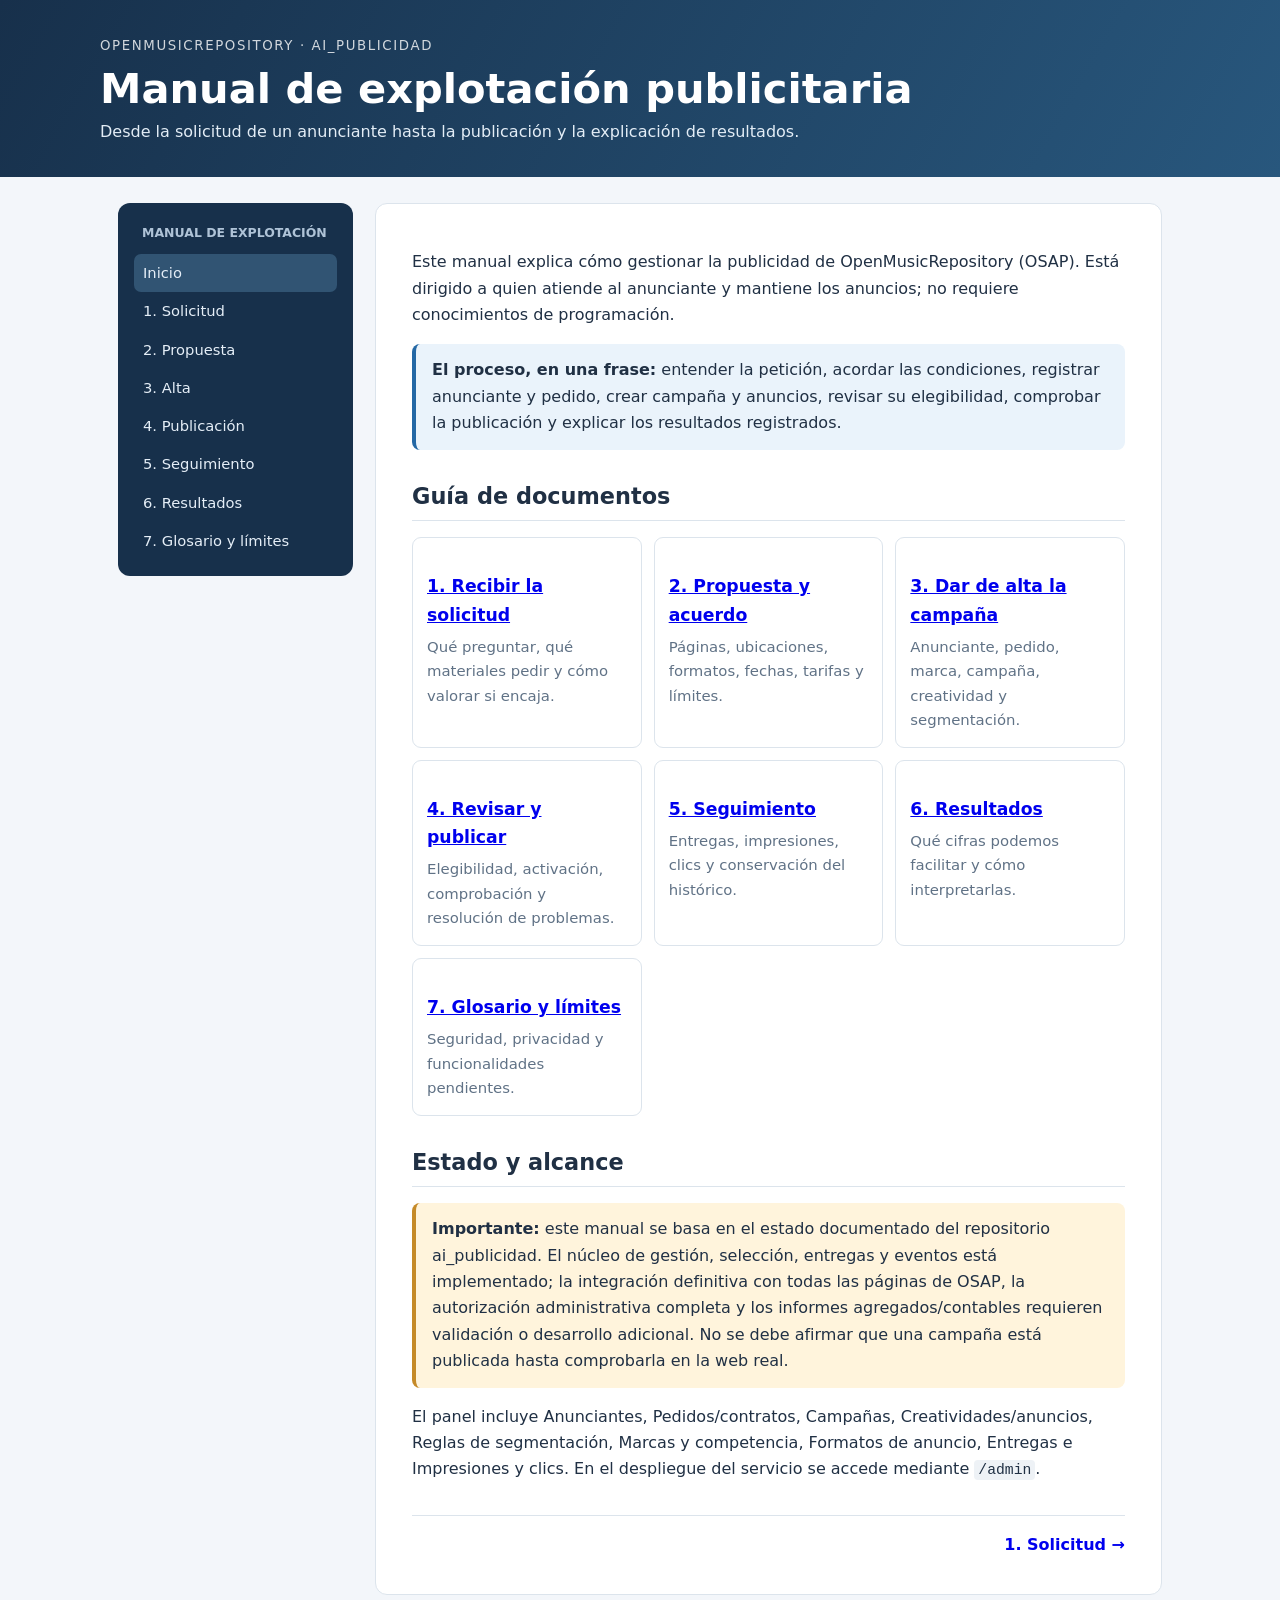
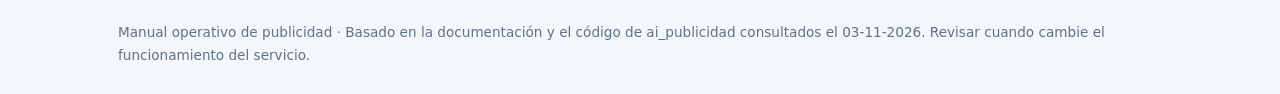
==== api/static/manual/index.html @ 0110c28a "feat: manual integrado en el panel de publicidad" ====
<!doctype html><html lang="es"><head><meta charset="utf-8"><meta name="viewport" content="width=device-width,initial-scale=1"><title>Manual de explotación publicitaria · Manual OSAP</title><link rel="stylesheet" href="manual.css"></head><body><header><small>OpenMusicRepository · ai_publicidad</small><h1>Manual de explotación publicitaria</h1><p>Desde la solicitud de un anunciante hasta la publicación y la explicación de resultados.</p></header><div class="layout"><nav><b>Manual de explotación</b><div><a href="index.html" class="active">Inicio</a><a href="01-solicitud.html" class="">1. Solicitud</a><a href="02-propuesta.html" class="">2. Propuesta</a><a href="03-alta.html" class="">3. Alta</a><a href="04-publicacion.html" class="">4. Publicación</a><a href="05-seguimiento.html" class="">5. Seguimiento</a><a href="06-resultados.html" class="">6. Resultados</a><a href="07-limites.html" class="">7. Glosario y límites</a></div></nav><main>
<p>Este manual explica cómo gestionar la publicidad de OpenMusicRepository (OSAP). Está dirigido a quien atiende al anunciante y mantiene los anuncios; no requiere conocimientos de programación.</p>
<div class="box"><b>El proceso, en una frase:</b> entender la petición, acordar las condiciones, registrar anunciante y pedido, crear campaña y anuncios, revisar su elegibilidad, comprobar la publicación y explicar los resultados registrados.</div>
<h2>Guía de documentos</h2>
<div class="cards">
<div class="card"><h3><a href="01-solicitud.html">1. Recibir la solicitud</a></h3><p>Qué preguntar, qué materiales pedir y cómo valorar si encaja.</p></div>
<div class="card"><h3><a href="02-propuesta.html">2. Propuesta y acuerdo</a></h3><p>Páginas, ubicaciones, formatos, fechas, tarifas y límites.</p></div>
<div class="card"><h3><a href="03-alta.html">3. Dar de alta la campaña</a></h3><p>Anunciante, pedido, marca, campaña, creatividad y segmentación.</p></div>
<div class="card"><h3><a href="04-publicacion.html">4. Revisar y publicar</a></h3><p>Elegibilidad, activación, comprobación y resolución de problemas.</p></div>
<div class="card"><h3><a href="05-seguimiento.html">5. Seguimiento</a></h3><p>Entregas, impresiones, clics y conservación del histórico.</p></div>
<div class="card"><h3><a href="06-resultados.html">6. Resultados</a></h3><p>Qué cifras podemos facilitar y cómo interpretarlas.</p></div>
<div class="card"><h3><a href="07-limites.html">7. Glosario y límites</a></h3><p>Seguridad, privacidad y funcionalidades pendientes.</p></div></div>
<h2>Estado y alcance</h2>
<div class="box warn"><b>Importante:</b> este manual se basa en el estado documentado del repositorio ai_publicidad. El núcleo de gestión, selección, entregas y eventos está implementado; la integración definitiva con todas las páginas de OSAP, la autorización administrativa completa y los informes agregados/contables requieren validación o desarrollo adicional. No se debe afirmar que una campaña está publicada hasta comprobarla en la web real.</div>
<p>El panel incluye Anunciantes, Pedidos/contratos, Campañas, Creatividades/anuncios, Reglas de segmentación, Marcas y competencia, Formatos de anuncio, Entregas e Impresiones y clics. En el despliegue del servicio se accede mediante <code>/admin</code>.</p>
<div class="pager"><span></span><a href="01-solicitud.html">1. Solicitud →</a></div></main></div><footer>Manual operativo de publicidad · Basado en la documentación y el código de ai_publicidad consultados el 03-11-2026. Revisar cuando cambie el funcionamiento del servicio.</footer></body></html>
---- api/static/manual/manual.css ----
:root{--ink:#203044;--muted:#607286;--line:#dce4ec;--paper:#fff;--ground:#f3f6fa;--nav:#17304b;--blue:#2468a5;--bluebg:#eaf3fb;--amber:#fff4dc;--red:#fff0f0}
*{box-sizing:border-box}body{margin:0;background:var(--ground);color:var(--ink);font:16px/1.65 system-ui,Segoe UI,sans-serif}
header{background:linear-gradient(120deg,#17304b,#28577d);color:white;padding:32px max(22px,calc((100% - 1080px)/2))}
header small{letter-spacing:.12em;text-transform:uppercase;opacity:.8}header h1{font-size:clamp(1.8rem,4vw,2.6rem);line-height:1.15;margin:.4rem 0}header p{max-width:850px;color:#e3edf6;margin:0}
.layout{max-width:1080px;margin:26px auto;padding:0 18px;display:grid;grid-template-columns:235px minmax(0,1fr);gap:22px}
nav{background:var(--nav);color:white;border-radius:12px;padding:16px;height:max-content;position:sticky;top:16px}nav b{display:block;font-size:.78rem;text-transform:uppercase;color:#afc3d7;margin:4px 8px 10px}nav a{display:block;color:#e5eef7;text-decoration:none;padding:7px 9px;border-radius:7px;font-size:.92rem}nav a:hover,nav a.active{background:#315473}
main{background:white;border:1px solid var(--line);border-radius:12px;padding:clamp(20px,4vw,36px);min-width:0}h2{font-size:1.4rem;margin:1.8rem 0 .55rem;padding-bottom:.3rem;border-bottom:1px solid var(--line)}h3{font-size:1.08rem;margin:1.25rem 0 .35rem}
p{margin:.55rem 0 1rem}li{margin:.3rem 0}table{width:100%;border-collapse:collapse;margin:1rem 0;font-size:.94rem}th,td{text-align:left;padding:9px 10px;border-bottom:1px solid var(--line);vertical-align:top}th{background:#f4f7fa}
code{background:#eef2f6;padding:2px 4px;border-radius:4px;font-size:.92em}.box{padding:13px 16px;border-radius:8px;background:var(--bluebg);border-left:4px solid var(--blue);margin:1rem 0}.warn{background:var(--amber);border-color:#c58a28}.danger{background:var(--red);border-color:#a33}
.cards{display:grid;grid-template-columns:repeat(auto-fit,minmax(205px,1fr));gap:12px;margin:1rem 0}.card{border:1px solid var(--line);border-radius:9px;padding:14px}.card p{color:var(--muted);margin:0;font-size:.93rem}
footer{max-width:1080px;margin:auto;padding:0 18px 28px;color:var(--muted);font-size:.85rem}.pager{display:flex;justify-content:space-between;margin-top:2rem;padding-top:1rem;border-top:1px solid var(--line)}.pager a{font-weight:650;text-decoration:none}
@media(max-width:760px){.layout{grid-template-columns:1fr}nav{position:static}nav div{display:grid;grid-template-columns:repeat(auto-fit,minmax(175px,1fr))}main{padding:21px}}
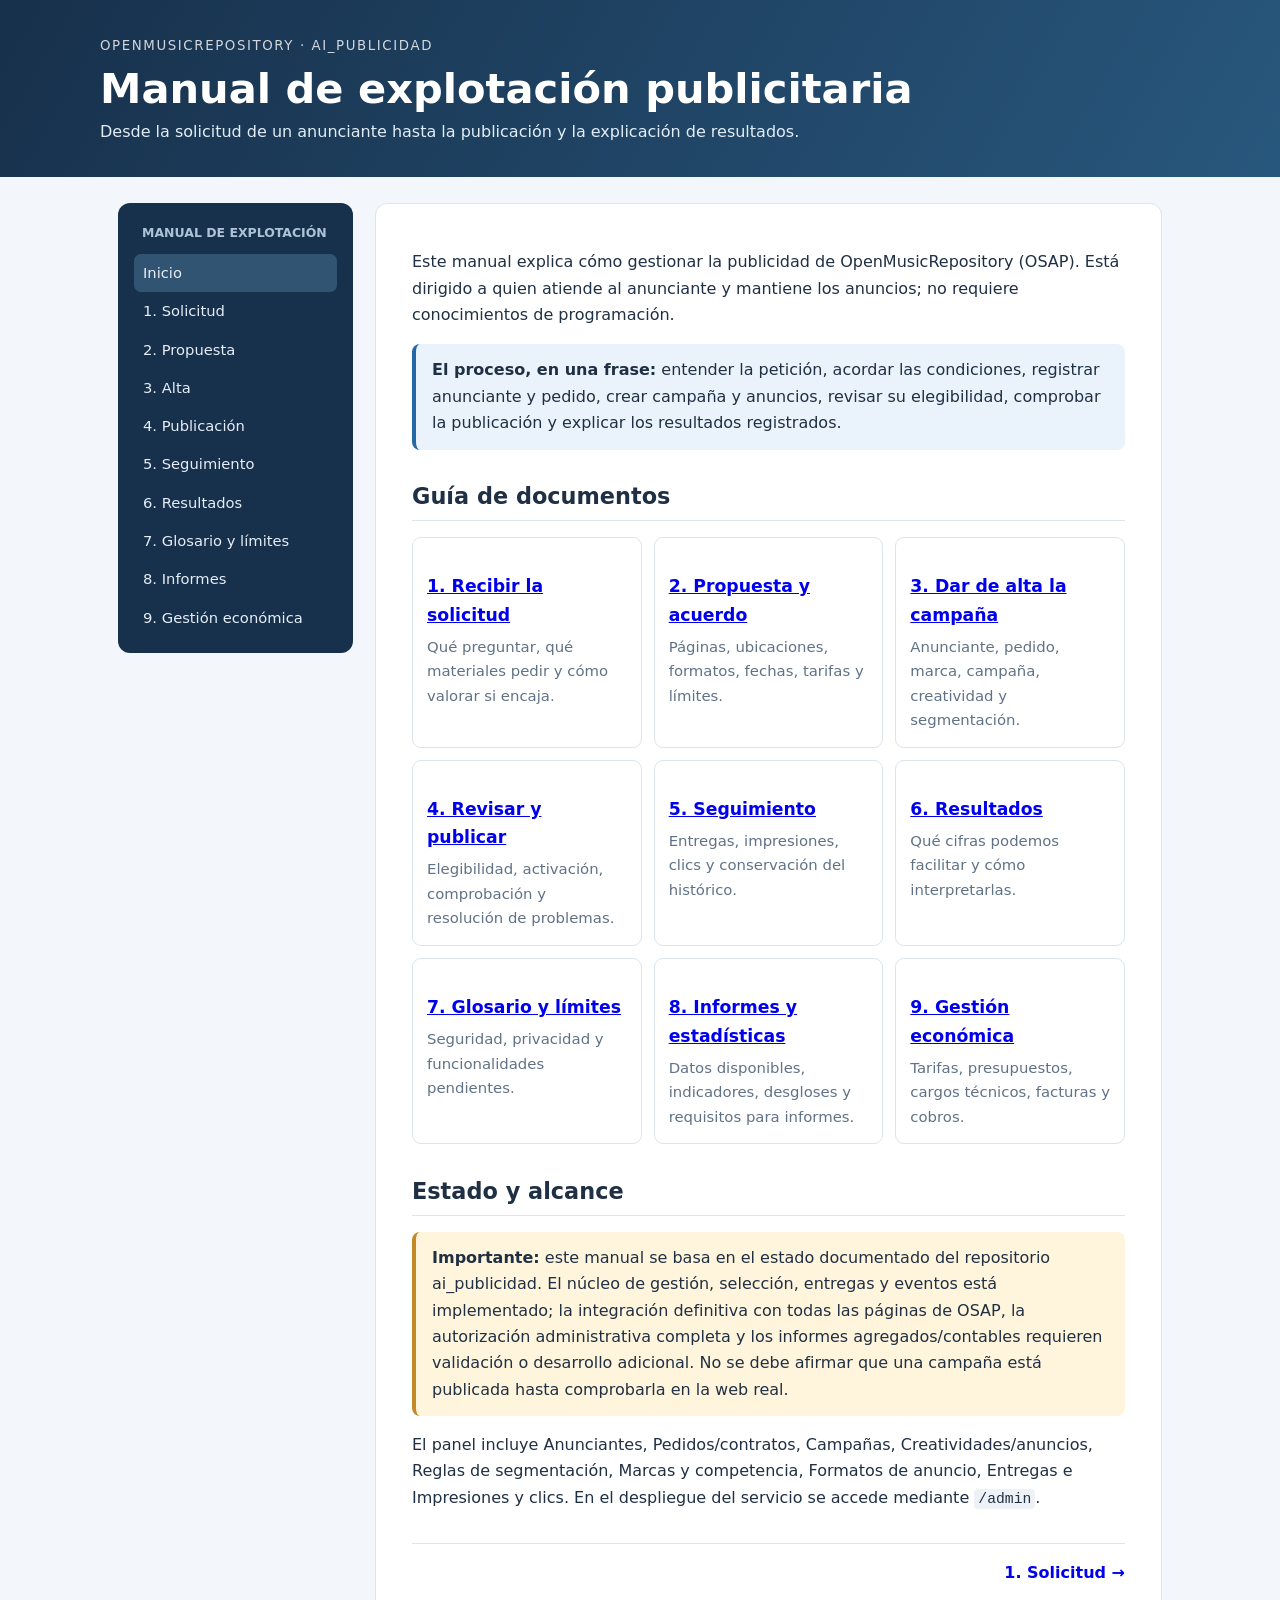
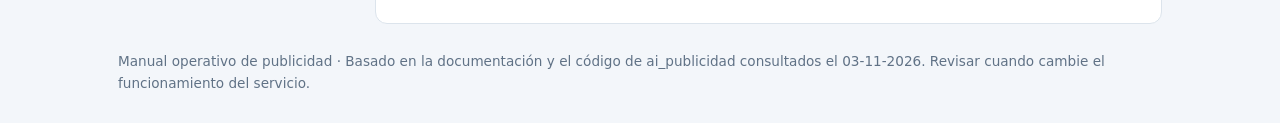
==== commit 458da251: "docs(manual): link reporting and financial chapters" ====
--- a/api/static/manual/index.html
+++ b/api/static/manual/index.html
@@ -1,4 +1,4 @@
-<!doctype html><html lang="es"><head><meta charset="utf-8"><meta name="viewport" content="width=device-width,initial-scale=1"><title>Manual de explotación publicitaria · Manual OSAP</title><link rel="stylesheet" href="manual.css"></head><body><header><small>OpenMusicRepository · ai_publicidad</small><h1>Manual de explotación publicitaria</h1><p>Desde la solicitud de un anunciante hasta la publicación y la explicación de resultados.</p></header><div class="layout"><nav><b>Manual de explotación</b><div><a href="index.html" class="active">Inicio</a><a href="01-solicitud.html" class="">1. Solicitud</a><a href="02-propuesta.html" class="">2. Propuesta</a><a href="03-alta.html" class="">3. Alta</a><a href="04-publicacion.html" class="">4. Publicación</a><a href="05-seguimiento.html" class="">5. Seguimiento</a><a href="06-resultados.html" class="">6. Resultados</a><a href="07-limites.html" class="">7. Glosario y límites</a></div></nav><main>
+<!doctype html><html lang="es"><head><meta charset="utf-8"><meta name="viewport" content="width=device-width,initial-scale=1"><title>Manual de explotación publicitaria · Manual OSAP</title><link rel="stylesheet" href="manual.css"></head><body><header><small>OpenMusicRepository · ai_publicidad</small><h1>Manual de explotación publicitaria</h1><p>Desde la solicitud de un anunciante hasta la publicación y la explicación de resultados.</p></header><div class="layout"><nav><b>Manual de explotación</b><div><a href="index.html" class="active">Inicio</a><a href="01-solicitud.html" class="">1. Solicitud</a><a href="02-propuesta.html" class="">2. Propuesta</a><a href="03-alta.html" class="">3. Alta</a><a href="04-publicacion.html" class="">4. Publicación</a><a href="05-seguimiento.html" class="">5. Seguimiento</a><a href="06-resultados.html" class="">6. Resultados</a><a href="07-limites.html" class="">7. Glosario y límites</a><a href="08-informes.html">8. Informes</a><a href="09-gestion-economica.html">9. Gestión económica</a></div></nav><main>
 <p>Este manual explica cómo gestionar la publicidad de OpenMusicRepository (OSAP). Está dirigido a quien atiende al anunciante y mantiene los anuncios; no requiere conocimientos de programación.</p>
 <div class="box"><b>El proceso, en una frase:</b> entender la petición, acordar las condiciones, registrar anunciante y pedido, crear campaña y anuncios, revisar su elegibilidad, comprobar la publicación y explicar los resultados registrados.</div>
 <h2>Guía de documentos</h2>
@@ -9,7 +9,7 @@
 <div class="card"><h3><a href="04-publicacion.html">4. Revisar y publicar</a></h3><p>Elegibilidad, activación, comprobación y resolución de problemas.</p></div>
 <div class="card"><h3><a href="05-seguimiento.html">5. Seguimiento</a></h3><p>Entregas, impresiones, clics y conservación del histórico.</p></div>
 <div class="card"><h3><a href="06-resultados.html">6. Resultados</a></h3><p>Qué cifras podemos facilitar y cómo interpretarlas.</p></div>
-<div class="card"><h3><a href="07-limites.html">7. Glosario y límites</a></h3><p>Seguridad, privacidad y funcionalidades pendientes.</p></div></div>
+<div class="card"><h3><a href="07-limites.html">7. Glosario y límites</a></h3><p>Seguridad, privacidad y funcionalidades pendientes.</p></div><div class="card"><h3><a href="08-informes.html">8. Informes y estadísticas</a></h3><p>Datos disponibles, indicadores, desgloses y requisitos para informes.</p></div><div class="card"><h3><a href="09-gestion-economica.html">9. Gestión económica</a></h3><p>Tarifas, presupuestos, cargos técnicos, facturas y cobros.</p></div></div>
 <h2>Estado y alcance</h2>
 <div class="box warn"><b>Importante:</b> este manual se basa en el estado documentado del repositorio ai_publicidad. El núcleo de gestión, selección, entregas y eventos está implementado; la integración definitiva con todas las páginas de OSAP, la autorización administrativa completa y los informes agregados/contables requieren validación o desarrollo adicional. No se debe afirmar que una campaña está publicada hasta comprobarla en la web real.</div>
 <p>El panel incluye Anunciantes, Pedidos/contratos, Campañas, Creatividades/anuncios, Reglas de segmentación, Marcas y competencia, Formatos de anuncio, Entregas e Impresiones y clics. En el despliegue del servicio se accede mediante <code>/admin</code>.</p>
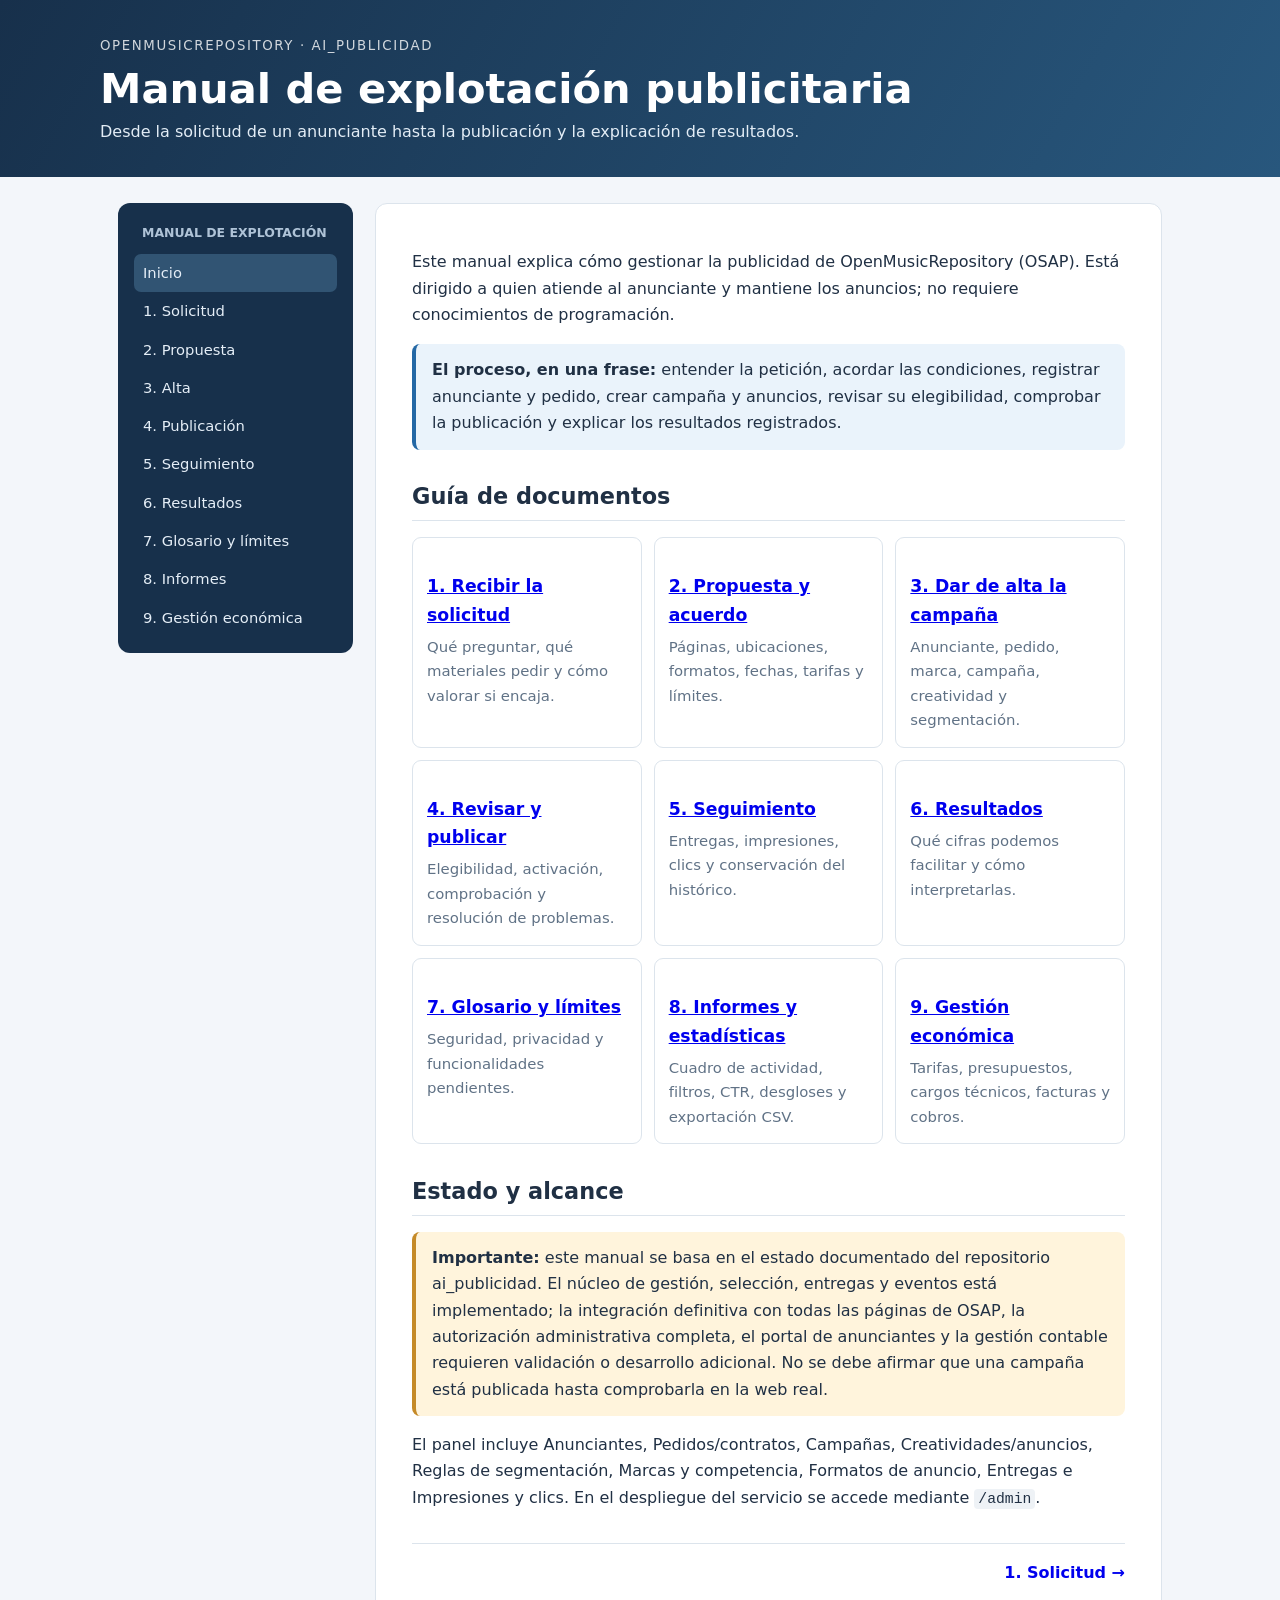
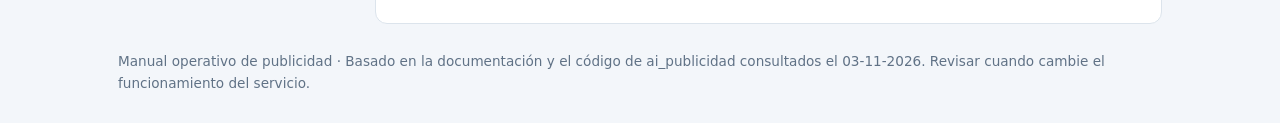
==== commit e1fd8181: "docs(reports): update manual for reporting dashboard" ====
--- a/api/static/manual/index.html
+++ b/api/static/manual/index.html
@@ -9,8 +9,8 @@
 <div class="card"><h3><a href="04-publicacion.html">4. Revisar y publicar</a></h3><p>Elegibilidad, activación, comprobación y resolución de problemas.</p></div>
 <div class="card"><h3><a href="05-seguimiento.html">5. Seguimiento</a></h3><p>Entregas, impresiones, clics y conservación del histórico.</p></div>
 <div class="card"><h3><a href="06-resultados.html">6. Resultados</a></h3><p>Qué cifras podemos facilitar y cómo interpretarlas.</p></div>
-<div class="card"><h3><a href="07-limites.html">7. Glosario y límites</a></h3><p>Seguridad, privacidad y funcionalidades pendientes.</p></div><div class="card"><h3><a href="08-informes.html">8. Informes y estadísticas</a></h3><p>Datos disponibles, indicadores, desgloses y requisitos para informes.</p></div><div class="card"><h3><a href="09-gestion-economica.html">9. Gestión económica</a></h3><p>Tarifas, presupuestos, cargos técnicos, facturas y cobros.</p></div></div>
+<div class="card"><h3><a href="07-limites.html">7. Glosario y límites</a></h3><p>Seguridad, privacidad y funcionalidades pendientes.</p></div><div class="card"><h3><a href="08-informes.html">8. Informes y estadísticas</a></h3><p>Cuadro de actividad, filtros, CTR, desgloses y exportación CSV.</p></div><div class="card"><h3><a href="09-gestion-economica.html">9. Gestión económica</a></h3><p>Tarifas, presupuestos, cargos técnicos, facturas y cobros.</p></div></div>
 <h2>Estado y alcance</h2>
-<div class="box warn"><b>Importante:</b> este manual se basa en el estado documentado del repositorio ai_publicidad. El núcleo de gestión, selección, entregas y eventos está implementado; la integración definitiva con todas las páginas de OSAP, la autorización administrativa completa y los informes agregados/contables requieren validación o desarrollo adicional. No se debe afirmar que una campaña está publicada hasta comprobarla en la web real.</div>
+<div class="box warn"><b>Importante:</b> este manual se basa en el estado documentado del repositorio ai_publicidad. El núcleo de gestión, selección, entregas y eventos está implementado; la integración definitiva con todas las páginas de OSAP, la autorización administrativa completa, el portal de anunciantes y la gestión contable requieren validación o desarrollo adicional. No se debe afirmar que una campaña está publicada hasta comprobarla en la web real.</div>
 <p>El panel incluye Anunciantes, Pedidos/contratos, Campañas, Creatividades/anuncios, Reglas de segmentación, Marcas y competencia, Formatos de anuncio, Entregas e Impresiones y clics. En el despliegue del servicio se accede mediante <code>/admin</code>.</p>
 <div class="pager"><span></span><a href="01-solicitud.html">1. Solicitud →</a></div></main></div><footer>Manual operativo de publicidad · Basado en la documentación y el código de ai_publicidad consultados el 03-11-2026. Revisar cuando cambie el funcionamiento del servicio.</footer></body></html>
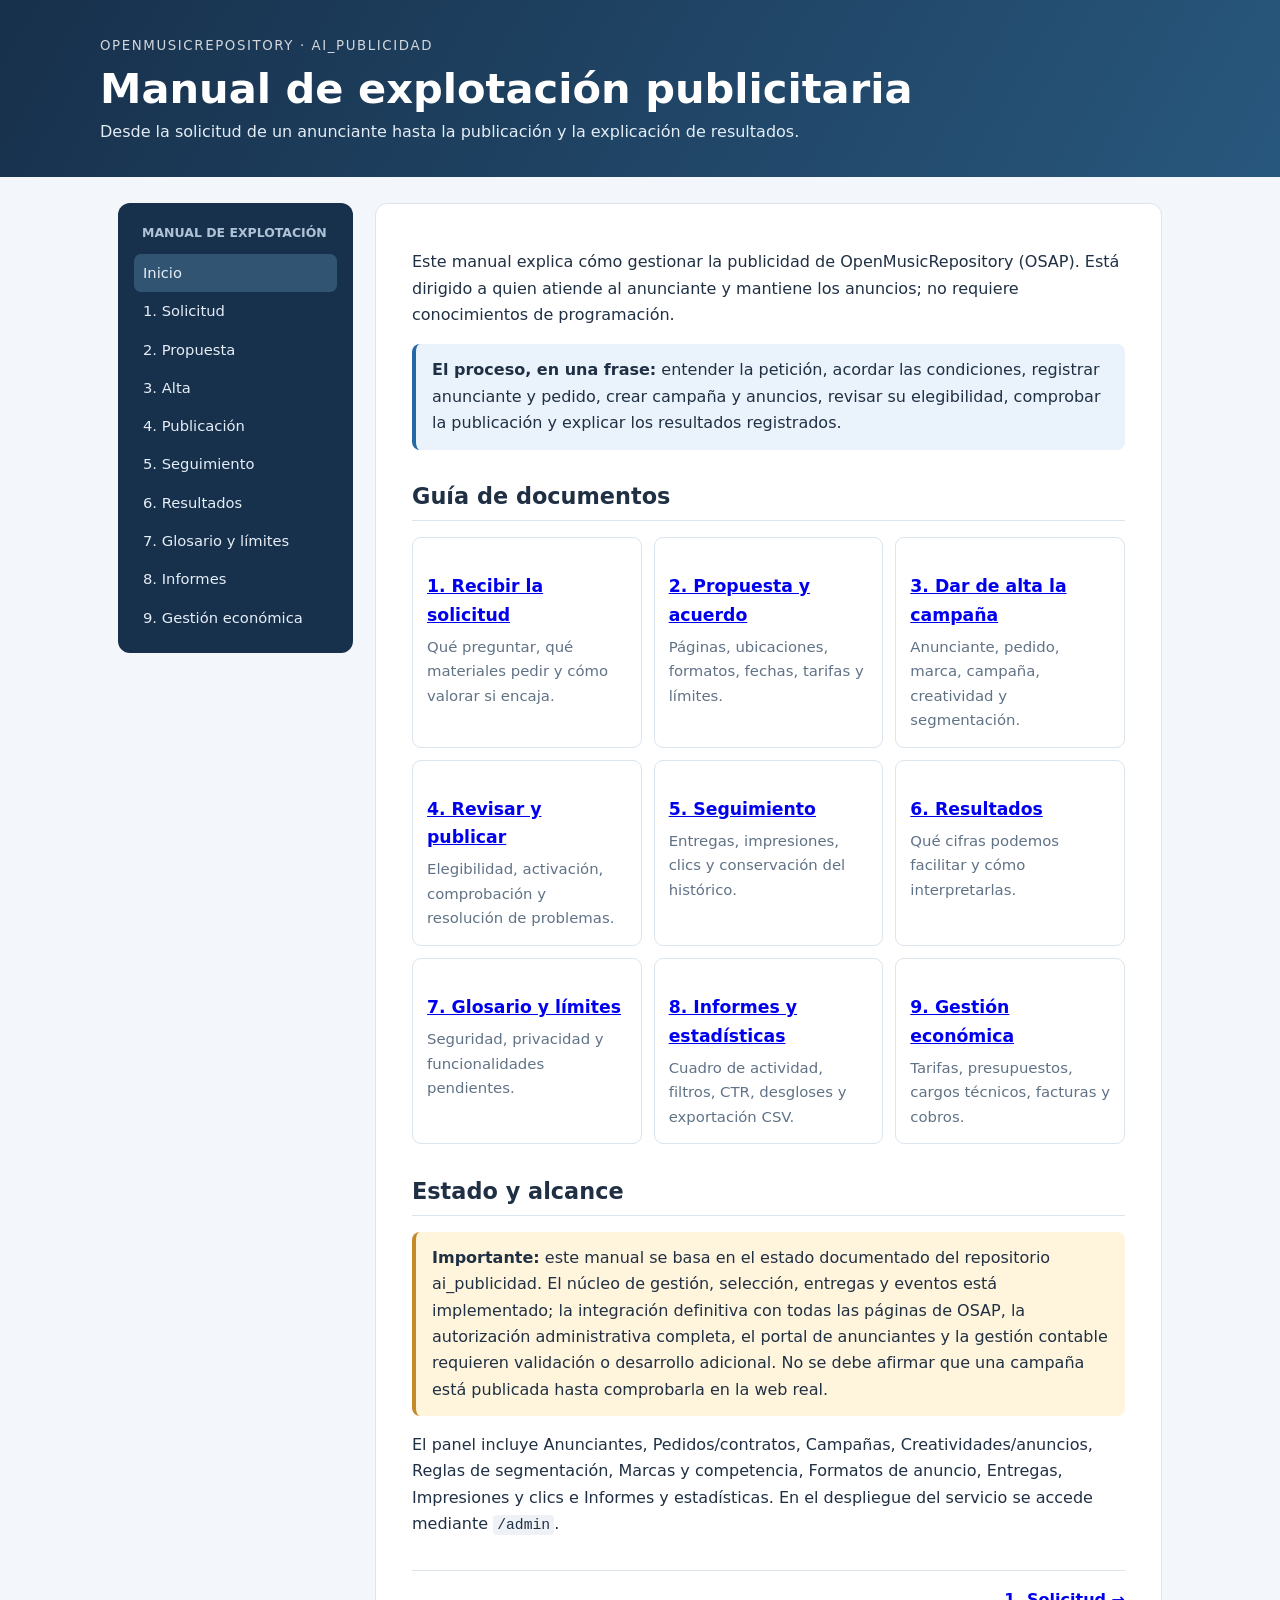
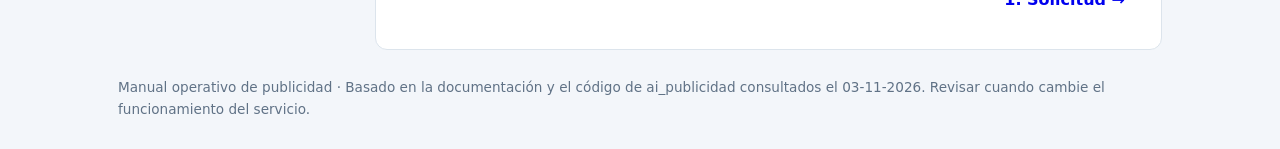
==== commit 732764a6: "docs(reports): add reporting section to panel overview" ====
--- a/api/static/manual/index.html
+++ b/api/static/manual/index.html
@@ -12,5 +12,5 @@
 <div class="card"><h3><a href="07-limites.html">7. Glosario y límites</a></h3><p>Seguridad, privacidad y funcionalidades pendientes.</p></div><div class="card"><h3><a href="08-informes.html">8. Informes y estadísticas</a></h3><p>Cuadro de actividad, filtros, CTR, desgloses y exportación CSV.</p></div><div class="card"><h3><a href="09-gestion-economica.html">9. Gestión económica</a></h3><p>Tarifas, presupuestos, cargos técnicos, facturas y cobros.</p></div></div>
 <h2>Estado y alcance</h2>
 <div class="box warn"><b>Importante:</b> este manual se basa en el estado documentado del repositorio ai_publicidad. El núcleo de gestión, selección, entregas y eventos está implementado; la integración definitiva con todas las páginas de OSAP, la autorización administrativa completa, el portal de anunciantes y la gestión contable requieren validación o desarrollo adicional. No se debe afirmar que una campaña está publicada hasta comprobarla en la web real.</div>
-<p>El panel incluye Anunciantes, Pedidos/contratos, Campañas, Creatividades/anuncios, Reglas de segmentación, Marcas y competencia, Formatos de anuncio, Entregas e Impresiones y clics. En el despliegue del servicio se accede mediante <code>/admin</code>.</p>
+<p>El panel incluye Anunciantes, Pedidos/contratos, Campañas, Creatividades/anuncios, Reglas de segmentación, Marcas y competencia, Formatos de anuncio, Entregas, Impresiones y clics e Informes y estadísticas. En el despliegue del servicio se accede mediante <code>/admin</code>.</p>
 <div class="pager"><span></span><a href="01-solicitud.html">1. Solicitud →</a></div></main></div><footer>Manual operativo de publicidad · Basado en la documentación y el código de ai_publicidad consultados el 03-11-2026. Revisar cuando cambie el funcionamiento del servicio.</footer></body></html>
